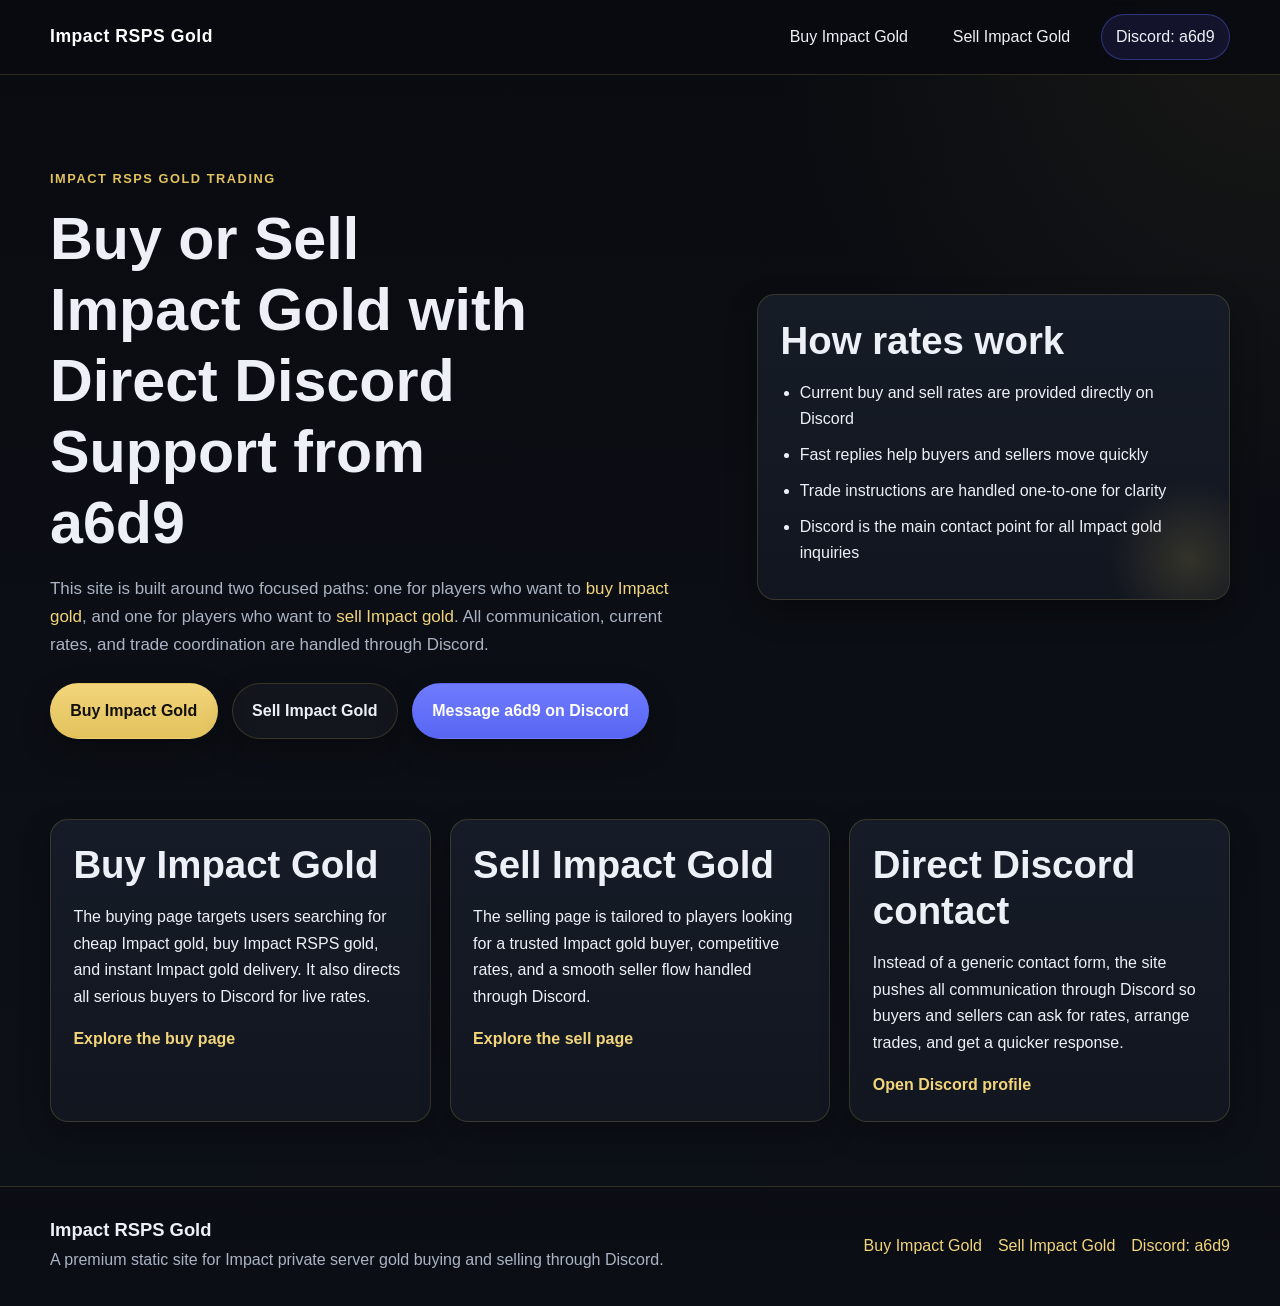
==== index.html @ 4849c578 "Add files via upload" ====
<!DOCTYPE html>
<html lang="en">
<head>
  <meta charset="utf-8" />
  <meta name="viewport" content="width=device-width,initial-scale=1" />
  <title>Impact RSPS Gold Trading | Buy or Sell Impact Gold</title>
  <meta name="description" content="Impact RSPS gold trading hub for players looking to buy Impact gold or sell Impact gold. Contact a6d9 on Discord for current rates, delivery details, and seller payout information." />
  <meta name="robots" content="index,follow" />
  <link rel="canonical" href="https://buyrsgold.github.io/impact/" />

  <meta property="og:type" content="website" />
  <meta property="og:title" content="Impact RSPS Gold Trading | Buy or Sell Impact Gold" />
  <meta property="og:description" content="Buy Impact gold or sell Impact gold. Contact a6d9 on Discord for current rates and a smooth Impact RSPS gold trading process." />
  <meta property="og:url" content="https://buyrsgold.github.io/impact/" />
  <meta property="og:image" content="https://buyrsgold.github.io/impact/assets/images/og-impact-gold.svg" />

  <meta name="twitter:card" content="summary_large_image" />
  <meta name="twitter:title" content="Impact RSPS Gold Trading | Buy or Sell Impact Gold" />
  <meta name="twitter:description" content="Dedicated buyer and seller pages for Impact RSPS gold, with Discord-based communication and rate inquiries." />
  <meta name="twitter:image" content="https://buyrsgold.github.io/impact/assets/images/og-impact-gold.svg" />

  <link rel="icon" type="image/svg+xml" href="assets/images/favicon.svg" />
  <link rel="stylesheet" href="assets/css/styles.css" />

  <script type="application/ld+json">
  {
    "@context":"https://schema.org",
    "@graph":[
      {
        "@type":"Organization",
        "name":"Impact RSPS Gold",
        "url":"https://buyrsgold.github.io/impact/",
        "logo":"https://buyrsgold.github.io/impact/assets/images/favicon.svg"
      },
      {
        "@type":"WebSite",
        "name":"Impact RSPS Gold",
        "url":"https://buyrsgold.github.io/impact/"
      }
    ]
  }
  </script>
</head>
<body>
  <a class="skip-link" href="#main">Skip to content</a>

  <header class="site-header">
    <div class="container nav-wrap">
      <a class="brand" href="index.html">Impact RSPS Gold</a>
      <button class="nav-toggle" aria-expanded="false" aria-controls="site-nav" aria-label="Toggle navigation">Menu</button>
      <nav id="site-nav" class="site-nav" aria-label="Primary">
        <a href="buy-impact-gold.html">Buy Impact Gold</a>
        <a href="sell-impact-gold.html">Sell Impact Gold</a>
        <a class="nav-discord" href="https://discord.com/users/640265737050652672" target="_blank" rel="noopener noreferrer">Discord: a6d9</a>
      </nav>
    </div>
  </header>

  <main id="main">
    <section class="hero">
      <div class="container hero-grid">
        <div>
          <p class="eyebrow">Impact RSPS gold trading</p>
          <h1>Buy or Sell Impact Gold with Direct Discord Support from a6d9</h1>
          <p class="lead">
            This site is built around two focused paths: one for players who want to
            <a href="buy-impact-gold.html">buy Impact gold</a>, and one for players who want to
            <a href="sell-impact-gold.html">sell Impact gold</a>. All communication, current rates, and trade coordination are handled through Discord.
          </p>
          <div class="button-row">
            <a class="btn btn-primary" href="buy-impact-gold.html">Buy Impact Gold</a>
            <a class="btn btn-secondary" href="sell-impact-gold.html">Sell Impact Gold</a>
            <a class="btn btn-discord" href="https://discord.com/users/640265737050652672" target="_blank" rel="noopener noreferrer">Message a6d9 on Discord</a>
          </div>
        </div>
        <div class="panel highlight-panel">
          <h2>How rates work</h2>
          <ul class="feature-list">
            <li>Current buy and sell rates are provided directly on Discord</li>
            <li>Fast replies help buyers and sellers move quickly</li>
            <li>Trade instructions are handled one-to-one for clarity</li>
            <li>Discord is the main contact point for all Impact gold inquiries</li>
          </ul>
        </div>
      </div>
    </section>

    <section class="section">
      <div class="container cards-3">
        <article class="card">
          <h2>Buy Impact Gold</h2>
          <p>
            The buying page targets users searching for cheap Impact gold, buy Impact RSPS gold, and instant Impact gold delivery. It also directs all serious buyers to Discord for live rates.
          </p>
          <a class="text-link" href="buy-impact-gold.html">Explore the buy page</a>
        </article>

        <article class="card">
          <h2>Sell Impact Gold</h2>
          <p>
            The selling page is tailored to players looking for a trusted Impact gold buyer, competitive rates, and a smooth seller flow handled through Discord.
          </p>
          <a class="text-link" href="sell-impact-gold.html">Explore the sell page</a>
        </article>

        <article class="card">
          <h2>Direct Discord contact</h2>
          <p>
            Instead of a generic contact form, the site pushes all communication through Discord so buyers and sellers can ask for rates, arrange trades, and get a quicker response.
          </p>
          <a class="text-link" href="https://discord.com/users/640265737050652672" target="_blank" rel="noopener noreferrer">Open Discord profile</a>
        </article>
      </div>
    </section>
  </main>

  <footer class="site-footer">
    <div class="container footer-grid">
      <div>
        <h2 class="footer-title">Impact RSPS Gold</h2>
        <p>A premium static site for Impact private server gold buying and selling through Discord.</p>
      </div>
      <nav aria-label="Footer">
        <a href="buy-impact-gold.html">Buy Impact Gold</a>
        <a href="sell-impact-gold.html">Sell Impact Gold</a>
        <a href="https://discord.com/users/640265737050652672" target="_blank" rel="noopener noreferrer">Discord: a6d9</a>
      </nav>
    </div>
  </footer>

  <script src="assets/js/main.js" defer></script>
</body>
</html>
---- assets/css/styles.css ----
:root {
  --bg: #0b0d12;
  --bg-soft: #11151d;
  --card: #141a24;
  --line: rgba(226, 194, 92, 0.18);
  --text: #edf1f7;
  --muted: #aab4c5;
  --gold: #e2c25c;
  --gold-strong: #f2d57b;
  --accent: #5865f2;
  --shadow: 0 12px 30px rgba(0, 0, 0, 0.3);
  --radius: 18px;
  --container: 1180px;
}

*, *::before, *::after { box-sizing: border-box; }
html { scroll-behavior: smooth; }
body {
  margin: 0;
  font-family: Arial, Helvetica, sans-serif;
  color: var(--text);
  background:
    radial-gradient(circle at top right, rgba(226, 194, 92, 0.07), transparent 28%),
    linear-gradient(180deg, #090b10 0%, #0d1118 100%);
  line-height: 1.65;
}
img { max-width: 100%; display: block; }
a { color: var(--gold-strong); text-decoration: none; }
a:hover { text-decoration: underline; }
.container { width: min(100% - 2rem, var(--container)); margin-inline: auto; }
.skip-link { position: absolute; left: -9999px; top: auto; }
.skip-link:focus { left: 1rem; top: 1rem; background: #fff; color: #000; padding: 0.75rem 1rem; z-index: 1000; }
.site-header {
  position: sticky; top: 0; z-index: 20;
  background: rgba(9, 11, 16, 0.9); backdrop-filter: blur(8px);
  border-bottom: 1px solid var(--line);
}
.nav-wrap {
  display: flex; align-items: center; justify-content: space-between; gap: 1rem; min-height: 74px;
}
.brand { font-size: 1.1rem; font-weight: 700; letter-spacing: 0.03em; color: #fff; }
.site-nav { display: flex; align-items: center; gap: 1rem; }
.site-nav a { color: var(--text); padding: 0.55rem 0.9rem; border-radius: 999px; }
.site-nav a[aria-current="page"], .site-nav a:hover { background: rgba(226, 194, 92, 0.12); color: #fff; text-decoration: none; }
.nav-discord { border: 1px solid rgba(88, 101, 242, 0.4); background: rgba(88, 101, 242, 0.12); }
.nav-toggle {
  display: none; border: 1px solid var(--line); background: transparent; color: var(--text);
  border-radius: 12px; padding: 0.65rem 0.9rem; cursor: pointer;
}
.hero { padding: 5rem 0 3rem; }
.hero-grid, .section-grid, .footer-grid { display: grid; gap: 1.5rem; }
.hero-grid { grid-template-columns: 1.3fr 0.9fr; align-items: center; }
h1, h2, h3 { line-height: 1.2; margin: 0 0 1rem; }
h1 { font-size: clamp(2rem, 5vw, 3.7rem); max-width: 15ch; }
h2 { font-size: clamp(1.5rem, 3vw, 2.4rem); }
h3 { font-size: 1.15rem; }
.lead { font-size: 1.06rem; color: var(--muted); max-width: 66ch; }
.eyebrow, .section-label {
  color: var(--gold); text-transform: uppercase; letter-spacing: 0.12em; font-size: 0.8rem; font-weight: 700; margin-bottom: 0.9rem;
}
.button-row { display: flex; gap: 0.9rem; flex-wrap: wrap; margin-top: 1.5rem; }
.btn {
  display: inline-flex; align-items: center; justify-content: center; min-height: 48px; padding: 0.85rem 1.2rem;
  border-radius: 999px; font-weight: 700; text-decoration: none; border: 1px solid transparent; box-shadow: var(--shadow);
}
.btn:hover { text-decoration: none; }
.btn-primary { background: linear-gradient(180deg, var(--gold-strong), var(--gold)); color: #13100a; }
.btn-secondary { background: rgba(255,255,255,0.03); color: var(--text); border-color: var(--line); }
.btn-discord { background: linear-gradient(180deg, #6f7cff, var(--accent)); color: #fff; }
.section { padding: 2rem 0 4rem; }
.alt-section {
  background: linear-gradient(180deg, rgba(255,255,255,0.01), rgba(255,255,255,0.02));
  border-top: 1px solid rgba(255,255,255,0.03); border-bottom: 1px solid rgba(255,255,255,0.03);
}
.panel, .card, .cta-box {
  background: linear-gradient(180deg, rgba(23, 29, 40, 0.95), rgba(18, 23, 32, 0.95));
  border: 1px solid var(--line); border-radius: var(--radius); box-shadow: var(--shadow);
}
.panel, .card { padding: 1.4rem; }
.highlight-panel, .cta-box { position: relative; overflow: hidden; }
.highlight-panel::after, .cta-box::after {
  content: ""; position: absolute; inset: auto -40px -40px auto; width: 160px; height: 160px;
  background: radial-gradient(circle, rgba(226, 194, 92, 0.16), transparent 70%); pointer-events: none;
}
.cards-3 { display: grid; grid-template-columns: repeat(3, 1fr); gap: 1.2rem; }
.feature-list, .steps { margin: 0; padding-left: 1.2rem; }
.feature-list li, .steps li { margin-bottom: 0.6rem; }
.section-grid { grid-template-columns: 1.15fr 0.85fr; align-items: start; }
.faq { display: grid; gap: 0.8rem; }
.faq details {
  background: rgba(255,255,255,0.025); border: 1px solid var(--line); border-radius: 16px; padding: 1rem 1rem 0.95rem;
}
.faq summary { cursor: pointer; font-weight: 700; color: #fff; }
.faq p { color: var(--muted); margin: 0.9rem 0 0; }
.text-link { font-weight: 700; }
.cta-section { padding-bottom: 5rem; }
.cta-box { padding: 1.75rem; }
.site-footer { border-top: 1px solid var(--line); background: rgba(0,0,0,0.18); padding: 2rem 0; }
.footer-grid { grid-template-columns: 1.2fr 0.8fr; align-items: center; }
.footer-title { font-size: 1.15rem; margin-bottom: 0.4rem; }
.site-footer nav { display: flex; gap: 1rem; flex-wrap: wrap; justify-content: flex-end; }
.site-footer p { color: var(--muted); margin: 0; }
@media (max-width: 900px) {
  .hero-grid, .section-grid, .cards-3, .footer-grid { grid-template-columns: 1fr; }
  .site-nav {
    position: absolute; top: 74px; right: 1rem; left: 1rem; padding: 0.8rem; background: #0f131b;
    border: 1px solid var(--line); border-radius: 16px; display: none; flex-direction: column; align-items: stretch;
  }
  .site-nav.is-open { display: flex; }
  .nav-toggle { display: inline-flex; }
}
@media (max-width: 640px) {
  .hero { padding-top: 3.8rem; }
  .section { padding: 1.5rem 0 3rem; }
  .btn { width: 100%; }
}
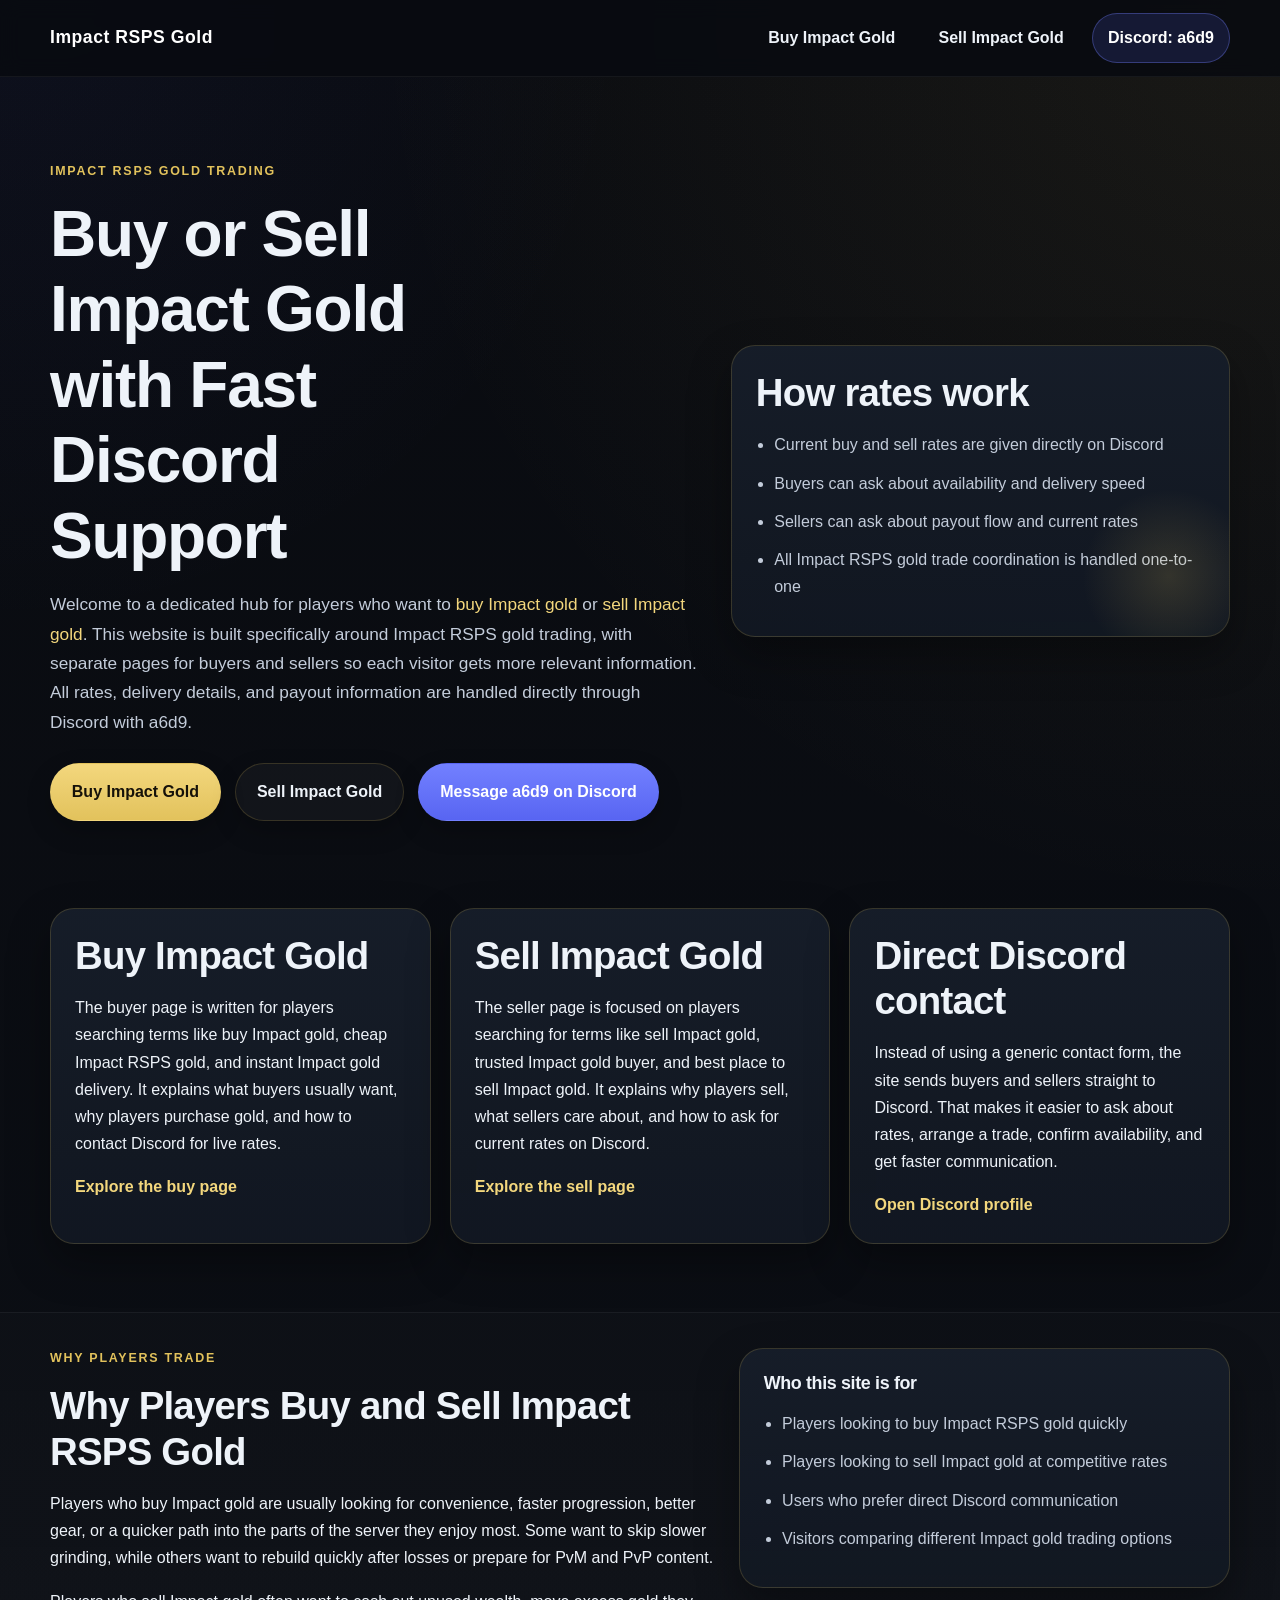
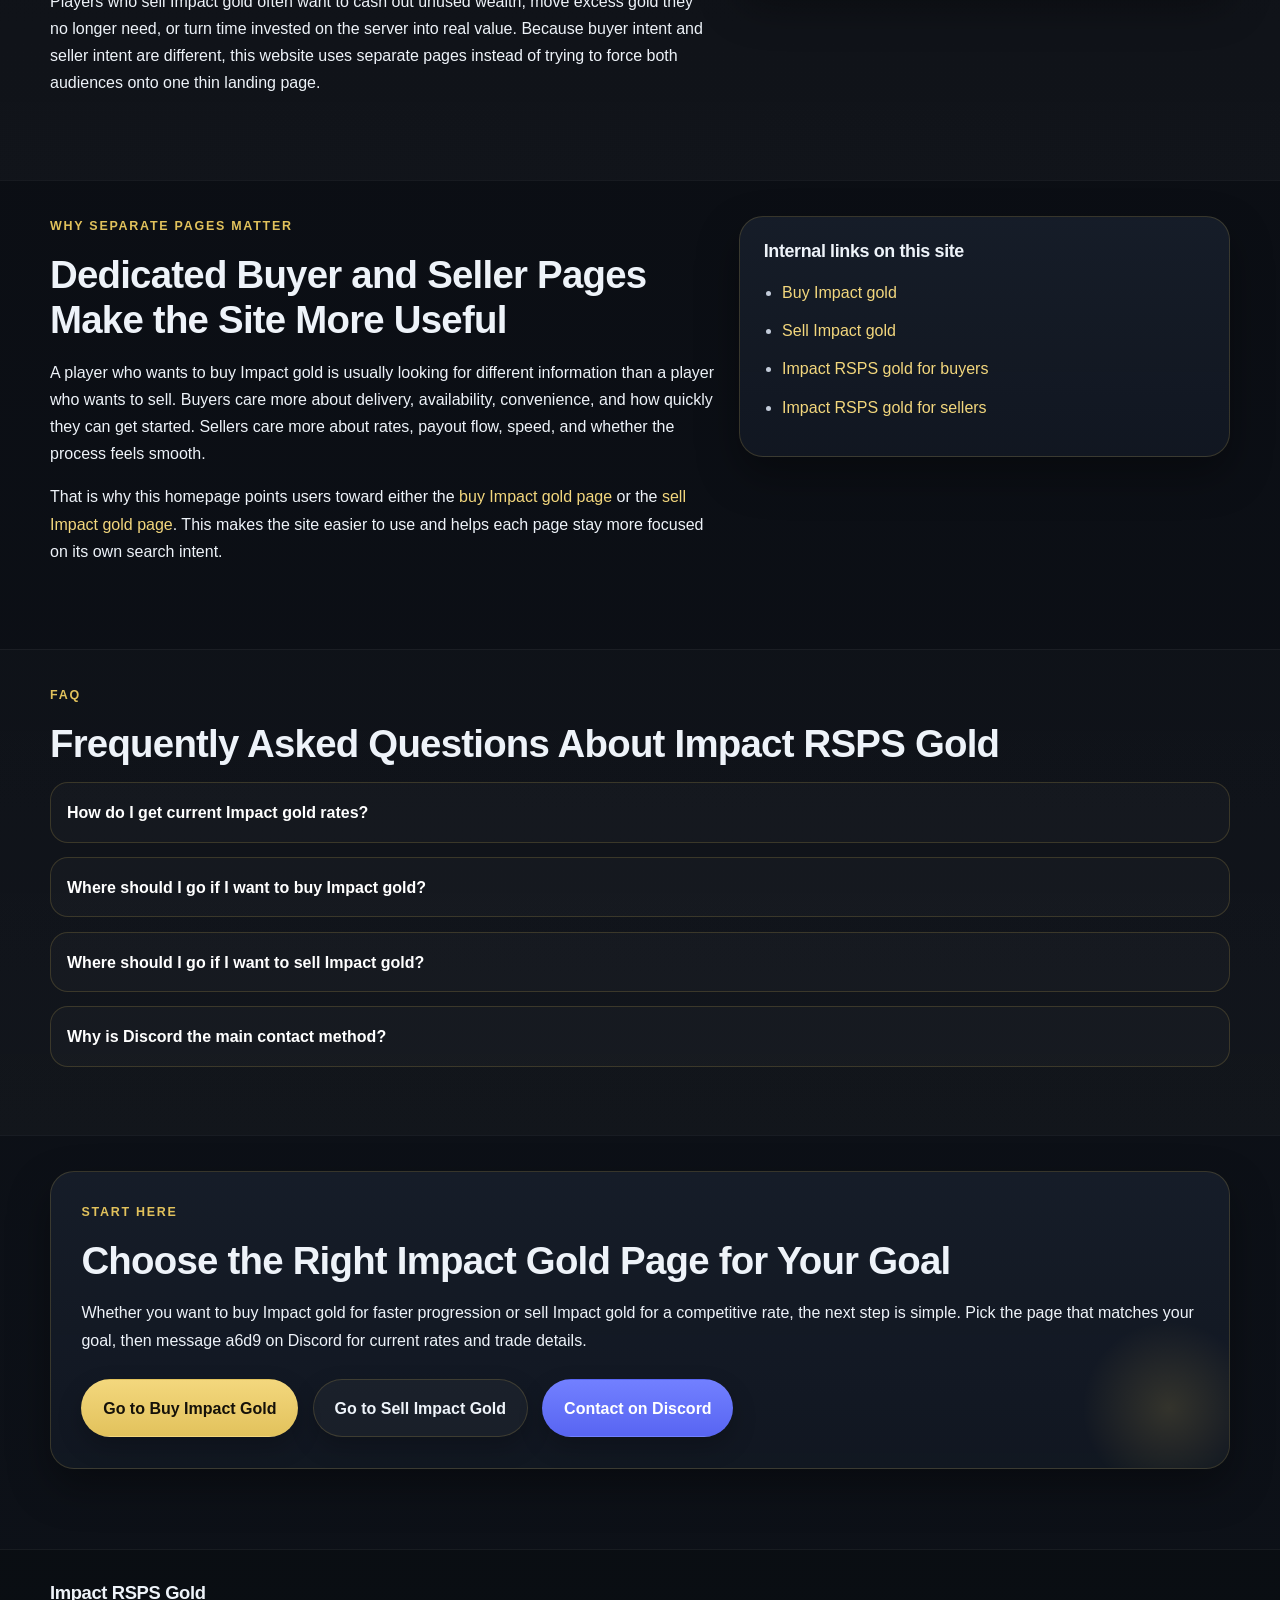
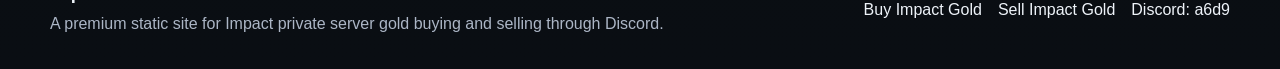
==== commit b23aef1c: "Update index.html" ====
--- a/index.html
+++ b/index.html
@@ -1,22 +1,23 @@
 <!DOCTYPE html>
 <html lang="en">
 <head>
+  <meta name="google-site-verification" content="R1_WUzX7GfYl9SxyUrJ1v8RO_Ur5ujNK93sPufMd3G0" />
   <meta charset="utf-8" />
   <meta name="viewport" content="width=device-width,initial-scale=1" />
-  <title>Impact RSPS Gold Trading | Buy or Sell Impact Gold</title>
-  <meta name="description" content="Impact RSPS gold trading hub for players looking to buy Impact gold or sell Impact gold. Contact a6d9 on Discord for current rates, delivery details, and seller payout information." />
+  <title>Buy or Sell Impact Gold | Impact RSPS Gold Trading</title>
+  <meta name="description" content="Buy Impact gold or sell Impact gold through direct Discord contact with a6d9. Explore dedicated buyer and seller pages for Impact RSPS gold rates, trade help, delivery details, and payout information." />
   <meta name="robots" content="index,follow" />
   <link rel="canonical" href="https://buyrsgold.github.io/impact/" />
 
   <meta property="og:type" content="website" />
-  <meta property="og:title" content="Impact RSPS Gold Trading | Buy or Sell Impact Gold" />
-  <meta property="og:description" content="Buy Impact gold or sell Impact gold. Contact a6d9 on Discord for current rates and a smooth Impact RSPS gold trading process." />
+  <meta property="og:title" content="Buy or Sell Impact Gold | Impact RSPS Gold Trading" />
+  <meta property="og:description" content="Buy Impact gold or sell Impact gold with direct Discord support from a6d9. Dedicated buyer and seller pages for Impact RSPS gold trading." />
   <meta property="og:url" content="https://buyrsgold.github.io/impact/" />
   <meta property="og:image" content="https://buyrsgold.github.io/impact/assets/images/og-impact-gold.svg" />
 
   <meta name="twitter:card" content="summary_large_image" />
-  <meta name="twitter:title" content="Impact RSPS Gold Trading | Buy or Sell Impact Gold" />
-  <meta name="twitter:description" content="Dedicated buyer and seller pages for Impact RSPS gold, with Discord-based communication and rate inquiries." />
+  <meta name="twitter:title" content="Buy or Sell Impact Gold | Impact RSPS Gold Trading" />
+  <meta name="twitter:description" content="Dedicated buyer and seller pages for Impact RSPS gold, with rates and trade coordination handled through Discord." />
   <meta name="twitter:image" content="https://buyrsgold.github.io/impact/assets/images/og-impact-gold.svg" />
 
   <link rel="icon" type="image/svg+xml" href="assets/images/favicon.svg" />
@@ -61,11 +62,11 @@
       <div class="container hero-grid">
         <div>
           <p class="eyebrow">Impact RSPS gold trading</p>
-          <h1>Buy or Sell Impact Gold with Direct Discord Support from a6d9</h1>
+          <h1>Buy or Sell Impact Gold with Fast Discord Support</h1>
           <p class="lead">
-            This site is built around two focused paths: one for players who want to
-            <a href="buy-impact-gold.html">buy Impact gold</a>, and one for players who want to
-            <a href="sell-impact-gold.html">sell Impact gold</a>. All communication, current rates, and trade coordination are handled through Discord.
+            Welcome to a dedicated hub for players who want to
+            <a href="buy-impact-gold.html">buy Impact gold</a> or
+            <a href="sell-impact-gold.html">sell Impact gold</a>. This website is built specifically around Impact RSPS gold trading, with separate pages for buyers and sellers so each visitor gets more relevant information. All rates, delivery details, and payout information are handled directly through Discord with a6d9.
           </p>
           <div class="button-row">
             <a class="btn btn-primary" href="buy-impact-gold.html">Buy Impact Gold</a>
@@ -76,10 +77,10 @@
         <div class="panel highlight-panel">
           <h2>How rates work</h2>
           <ul class="feature-list">
-            <li>Current buy and sell rates are provided directly on Discord</li>
-            <li>Fast replies help buyers and sellers move quickly</li>
-            <li>Trade instructions are handled one-to-one for clarity</li>
-            <li>Discord is the main contact point for all Impact gold inquiries</li>
+            <li>Current buy and sell rates are given directly on Discord</li>
+            <li>Buyers can ask about availability and delivery speed</li>
+            <li>Sellers can ask about payout flow and current rates</li>
+            <li>All Impact RSPS gold trade coordination is handled one-to-one</li>
           </ul>
         </div>
       </div>
@@ -90,7 +91,7 @@
         <article class="card">
           <h2>Buy Impact Gold</h2>
           <p>
-            The buying page targets users searching for cheap Impact gold, buy Impact RSPS gold, and instant Impact gold delivery. It also directs all serious buyers to Discord for live rates.
+            The buyer page is written for players searching terms like buy Impact gold, cheap Impact RSPS gold, and instant Impact gold delivery. It explains what buyers usually want, why players purchase gold, and how to contact Discord for live rates.
           </p>
           <a class="text-link" href="buy-impact-gold.html">Explore the buy page</a>
         </article>
@@ -98,7 +99,7 @@
         <article class="card">
           <h2>Sell Impact Gold</h2>
           <p>
-            The selling page is tailored to players looking for a trusted Impact gold buyer, competitive rates, and a smooth seller flow handled through Discord.
+            The seller page is focused on players searching for terms like sell Impact gold, trusted Impact gold buyer, and best place to sell Impact gold. It explains why players sell, what sellers care about, and how to ask for current rates on Discord.
           </p>
           <a class="text-link" href="sell-impact-gold.html">Explore the sell page</a>
         </article>
@@ -106,10 +107,114 @@
         <article class="card">
           <h2>Direct Discord contact</h2>
           <p>
-            Instead of a generic contact form, the site pushes all communication through Discord so buyers and sellers can ask for rates, arrange trades, and get a quicker response.
+            Instead of using a generic contact form, the site sends buyers and sellers straight to Discord. That makes it easier to ask about rates, arrange a trade, confirm availability, and get faster communication.
           </p>
           <a class="text-link" href="https://discord.com/users/640265737050652672" target="_blank" rel="noopener noreferrer">Open Discord profile</a>
         </article>
+      </div>
+    </section>
+
+    <section class="section alt-section">
+      <div class="container section-grid">
+        <div>
+          <p class="section-label">Why players trade</p>
+          <h2>Why Players Buy and Sell Impact RSPS Gold</h2>
+          <p>
+            Players who buy Impact gold are usually looking for convenience, faster progression, better gear, or a quicker path into the parts of the server they enjoy most. Some want to skip slower grinding, while others want to rebuild quickly after losses or prepare for PvM and PvP content.
+          </p>
+          <p>
+            Players who sell Impact gold often want to cash out unused wealth, move excess gold they no longer need, or turn time invested on the server into real value. Because buyer intent and seller intent are different, this website uses separate pages instead of trying to force both audiences onto one thin landing page.
+          </p>
+        </div>
+        <div class="panel">
+          <h3>Who this site is for</h3>
+          <ul class="feature-list">
+            <li>Players looking to buy Impact RSPS gold quickly</li>
+            <li>Players looking to sell Impact gold at competitive rates</li>
+            <li>Users who prefer direct Discord communication</li>
+            <li>Visitors comparing different Impact gold trading options</li>
+          </ul>
+        </div>
+      </div>
+    </section>
+
+    <section class="section">
+      <div class="container section-grid">
+        <div>
+          <p class="section-label">Why separate pages matter</p>
+          <h2>Dedicated Buyer and Seller Pages Make the Site More Useful</h2>
+          <p>
+            A player who wants to buy Impact gold is usually looking for different information than a player who wants to sell. Buyers care more about delivery, availability, convenience, and how quickly they can get started. Sellers care more about rates, payout flow, speed, and whether the process feels smooth.
+          </p>
+          <p>
+            That is why this homepage points users toward either the
+            <a href="buy-impact-gold.html">buy Impact gold page</a> or the
+            <a href="sell-impact-gold.html">sell Impact gold page</a>. This makes the site easier to use and helps each page stay more focused on its own search intent.
+          </p>
+        </div>
+        <div class="panel">
+          <h3>Internal links on this site</h3>
+          <ul class="feature-list">
+            <li><a href="buy-impact-gold.html">Buy Impact gold</a></li>
+            <li><a href="sell-impact-gold.html">Sell Impact gold</a></li>
+            <li><a href="buy-impact-gold.html">Impact RSPS gold for buyers</a></li>
+            <li><a href="sell-impact-gold.html">Impact RSPS gold for sellers</a></li>
+          </ul>
+        </div>
+      </div>
+    </section>
+
+    <section class="section alt-section">
+      <div class="container">
+        <p class="section-label">FAQ</p>
+        <h2>Frequently Asked Questions About Impact RSPS Gold</h2>
+        <div class="faq">
+          <details>
+            <summary>How do I get current Impact gold rates?</summary>
+            <p>
+              Current buy and sell rates are provided directly through Discord. The fastest way to get updated pricing is to message
+              <a href="https://discord.com/users/640265737050652672" target="_blank" rel="noopener noreferrer">a6d9 on Discord</a>.
+            </p>
+          </details>
+
+          <details>
+            <summary>Where should I go if I want to buy Impact gold?</summary>
+            <p>
+              If you want to buy gold, go to the
+              <a href="buy-impact-gold.html">buy Impact gold page</a>. That page is written specifically for buyer intent and explains why players buy gold and how the buying flow works.
+            </p>
+          </details>
+
+          <details>
+            <summary>Where should I go if I want to sell Impact gold?</summary>
+            <p>
+              If you want to sell gold, go to the
+              <a href="sell-impact-gold.html">sell Impact gold page</a>. That page is focused on sellers, current rate inquiries, and payout-related questions.
+            </p>
+          </details>
+
+          <details>
+            <summary>Why is Discord the main contact method?</summary>
+            <p>
+              Discord makes it easier to handle trade questions, rate inquiries, delivery coordination, and seller payout discussions in one place without slowing things down with forms or delayed replies.
+            </p>
+          </details>
+        </div>
+      </div>
+    </section>
+
+    <section class="section cta-section">
+      <div class="container cta-box">
+        <p class="section-label">Start here</p>
+        <h2>Choose the Right Impact Gold Page for Your Goal</h2>
+        <p>
+          Whether you want to buy Impact gold for faster progression or sell Impact gold for a competitive rate, the next step is simple. Pick the page that matches your goal, then message a6d9 on Discord for current rates and trade details.
+        </p>
+        <div class="button-row">
+          <a class="btn btn-primary" href="buy-impact-gold.html">Go to Buy Impact Gold</a>
+          <a class="btn btn-secondary" href="sell-impact-gold.html">Go to Sell Impact Gold</a>
+          <a class="btn btn-discord" href="https://discord.com/users/640265737050652672" target="_blank" rel="noopener noreferrer">Contact on Discord</a>
+        </div>
       </div>
     </section>
   </main>
--- a/assets/css/styles.css
+++ b/assets/css/styles.css
@@ -1,116 +1,460 @@
 :root {
-  --bg: #0b0d12;
-  --bg-soft: #11151d;
-  --card: #141a24;
+  --bg: #0a0d12;
+  --bg-soft: #10151d;
+  --bg-alt: #0d1218;
+  --card: rgba(18, 24, 34, 0.94);
+  --card-strong: rgba(22, 29, 41, 0.98);
   --line: rgba(226, 194, 92, 0.18);
-  --text: #edf1f7;
-  --muted: #aab4c5;
+  --line-strong: rgba(226, 194, 92, 0.32);
+  --text: #eef3f9;
+  --muted: #acb6c6;
+  --muted-strong: #c3ccda;
   --gold: #e2c25c;
-  --gold-strong: #f2d57b;
-  --accent: #5865f2;
-  --shadow: 0 12px 30px rgba(0, 0, 0, 0.3);
+  --gold-strong: #f3d77d;
+  --discord: #5865f2;
+  --discord-strong: #7280ff;
+  --shadow: 0 18px 42px rgba(0, 0, 0, 0.34);
+  --shadow-soft: 0 10px 24px rgba(0, 0, 0, 0.22);
   --radius: 18px;
+  --radius-lg: 24px;
   --container: 1180px;
-}
-
-*, *::before, *::after { box-sizing: border-box; }
-html { scroll-behavior: smooth; }
+  --transition: 180ms ease;
+}
+
+*,
+*::before,
+*::after {
+  box-sizing: border-box;
+}
+
+html {
+  scroll-behavior: smooth;
+}
+
 body {
   margin: 0;
   font-family: Arial, Helvetica, sans-serif;
   color: var(--text);
   background:
-    radial-gradient(circle at top right, rgba(226, 194, 92, 0.07), transparent 28%),
+    radial-gradient(circle at top right, rgba(226, 194, 92, 0.08), transparent 26%),
+    radial-gradient(circle at top left, rgba(88, 101, 242, 0.06), transparent 18%),
     linear-gradient(180deg, #090b10 0%, #0d1118 100%);
-  line-height: 1.65;
-}
-img { max-width: 100%; display: block; }
-a { color: var(--gold-strong); text-decoration: none; }
-a:hover { text-decoration: underline; }
-.container { width: min(100% - 2rem, var(--container)); margin-inline: auto; }
-.skip-link { position: absolute; left: -9999px; top: auto; }
-.skip-link:focus { left: 1rem; top: 1rem; background: #fff; color: #000; padding: 0.75rem 1rem; z-index: 1000; }
+  line-height: 1.7;
+  text-rendering: optimizeLegibility;
+}
+
+img {
+  max-width: 100%;
+  display: block;
+}
+
+a {
+  color: var(--gold-strong);
+  text-decoration: none;
+  transition: color var(--transition);
+}
+
+a:hover {
+  color: #fff;
+  text-decoration: underline;
+}
+
+.container {
+  width: min(100% - 2rem, var(--container));
+  margin-inline: auto;
+}
+
+.skip-link {
+  position: absolute;
+  left: -9999px;
+  top: auto;
+}
+
+.skip-link:focus {
+  left: 1rem;
+  top: 1rem;
+  background: #fff;
+  color: #000;
+  padding: 0.75rem 1rem;
+  z-index: 9999;
+  border-radius: 12px;
+}
+
 .site-header {
-  position: sticky; top: 0; z-index: 20;
-  background: rgba(9, 11, 16, 0.9); backdrop-filter: blur(8px);
-  border-bottom: 1px solid var(--line);
-}
+  position: sticky;
+  top: 0;
+  z-index: 50;
+  background: rgba(8, 11, 16, 0.88);
+  backdrop-filter: blur(10px);
+  border-bottom: 1px solid rgba(255, 255, 255, 0.05);
+}
+
 .nav-wrap {
-  display: flex; align-items: center; justify-content: space-between; gap: 1rem; min-height: 74px;
-}
-.brand { font-size: 1.1rem; font-weight: 700; letter-spacing: 0.03em; color: #fff; }
-.site-nav { display: flex; align-items: center; gap: 1rem; }
-.site-nav a { color: var(--text); padding: 0.55rem 0.9rem; border-radius: 999px; }
-.site-nav a[aria-current="page"], .site-nav a:hover { background: rgba(226, 194, 92, 0.12); color: #fff; text-decoration: none; }
-.nav-discord { border: 1px solid rgba(88, 101, 242, 0.4); background: rgba(88, 101, 242, 0.12); }
+  display: flex;
+  align-items: center;
+  justify-content: space-between;
+  gap: 1rem;
+  min-height: 76px;
+}
+
+.brand {
+  font-size: 1.1rem;
+  font-weight: 800;
+  letter-spacing: 0.03em;
+  color: #fff;
+  white-space: nowrap;
+}
+
+.site-nav {
+  display: flex;
+  align-items: center;
+  gap: 0.8rem;
+}
+
+.site-nav a {
+  color: var(--text);
+  padding: 0.65rem 0.95rem;
+  border-radius: 999px;
+  font-weight: 600;
+  transition: background var(--transition), color var(--transition), transform var(--transition);
+}
+
+.site-nav a:hover,
+.site-nav a[aria-current="page"] {
+  background: rgba(226, 194, 92, 0.12);
+  color: #fff;
+  text-decoration: none;
+}
+
+.nav-discord {
+  background: rgba(88, 101, 242, 0.16);
+  border: 1px solid rgba(114, 128, 255, 0.35);
+  color: #fff !important;
+}
+
+.nav-discord:hover {
+  background: rgba(88, 101, 242, 0.28) !important;
+}
+
 .nav-toggle {
-  display: none; border: 1px solid var(--line); background: transparent; color: var(--text);
-  border-radius: 12px; padding: 0.65rem 0.9rem; cursor: pointer;
-}
-.hero { padding: 5rem 0 3rem; }
-.hero-grid, .section-grid, .footer-grid { display: grid; gap: 1.5rem; }
-.hero-grid { grid-template-columns: 1.3fr 0.9fr; align-items: center; }
-h1, h2, h3 { line-height: 1.2; margin: 0 0 1rem; }
-h1 { font-size: clamp(2rem, 5vw, 3.7rem); max-width: 15ch; }
-h2 { font-size: clamp(1.5rem, 3vw, 2.4rem); }
-h3 { font-size: 1.15rem; }
-.lead { font-size: 1.06rem; color: var(--muted); max-width: 66ch; }
-.eyebrow, .section-label {
-  color: var(--gold); text-transform: uppercase; letter-spacing: 0.12em; font-size: 0.8rem; font-weight: 700; margin-bottom: 0.9rem;
-}
-.button-row { display: flex; gap: 0.9rem; flex-wrap: wrap; margin-top: 1.5rem; }
+  display: none;
+  border: 1px solid var(--line);
+  background: transparent;
+  color: var(--text);
+  border-radius: 12px;
+  padding: 0.7rem 0.95rem;
+  cursor: pointer;
+  font-weight: 700;
+}
+
+.hero {
+  padding: 5.25rem 0 3.25rem;
+}
+
+.hero-grid,
+.section-grid,
+.footer-grid {
+  display: grid;
+  gap: 1.5rem;
+}
+
+.hero-grid {
+  grid-template-columns: 1.25fr 0.95fr;
+  align-items: center;
+}
+
+h1,
+h2,
+h3 {
+  line-height: 1.18;
+  margin: 0 0 1rem;
+  letter-spacing: -0.02em;
+}
+
+h1 {
+  font-size: clamp(2.15rem, 5vw, 4rem);
+  max-width: 13ch;
+}
+
+h2 {
+  font-size: clamp(1.55rem, 3vw, 2.45rem);
+}
+
+h3 {
+  font-size: 1.12rem;
+}
+
+p {
+  margin: 0 0 1rem;
+}
+
+.lead {
+  font-size: 1.08rem;
+  color: var(--muted-strong);
+  max-width: 68ch;
+}
+
+.eyebrow,
+.section-label {
+  color: var(--gold);
+  text-transform: uppercase;
+  letter-spacing: 0.14em;
+  font-size: 0.78rem;
+  font-weight: 800;
+  margin-bottom: 0.9rem;
+}
+
+.button-row {
+  display: flex;
+  gap: 0.9rem;
+  flex-wrap: wrap;
+  margin-top: 1.6rem;
+}
+
 .btn {
-  display: inline-flex; align-items: center; justify-content: center; min-height: 48px; padding: 0.85rem 1.2rem;
-  border-radius: 999px; font-weight: 700; text-decoration: none; border: 1px solid transparent; box-shadow: var(--shadow);
-}
-.btn:hover { text-decoration: none; }
-.btn-primary { background: linear-gradient(180deg, var(--gold-strong), var(--gold)); color: #13100a; }
-.btn-secondary { background: rgba(255,255,255,0.03); color: var(--text); border-color: var(--line); }
-.btn-discord { background: linear-gradient(180deg, #6f7cff, var(--accent)); color: #fff; }
-.section { padding: 2rem 0 4rem; }
+  display: inline-flex;
+  align-items: center;
+  justify-content: center;
+  min-height: 50px;
+  padding: 0.9rem 1.3rem;
+  border-radius: 999px;
+  font-weight: 800;
+  text-decoration: none;
+  border: 1px solid transparent;
+  box-shadow: var(--shadow-soft);
+  transition: transform var(--transition), box-shadow var(--transition), background var(--transition), border-color var(--transition);
+}
+
+.btn:hover {
+  transform: translateY(-1px);
+  text-decoration: none;
+  box-shadow: var(--shadow);
+}
+
+.btn-primary {
+  background: linear-gradient(180deg, var(--gold-strong), var(--gold));
+  color: #151109;
+}
+
+.btn-secondary {
+  background: rgba(255, 255, 255, 0.035);
+  color: var(--text);
+  border-color: var(--line);
+}
+
+.btn-discord {
+  background: linear-gradient(180deg, var(--discord-strong), var(--discord));
+  color: #fff;
+}
+
+.section {
+  padding: 2.2rem 0 4.25rem;
+}
+
 .alt-section {
-  background: linear-gradient(180deg, rgba(255,255,255,0.01), rgba(255,255,255,0.02));
-  border-top: 1px solid rgba(255,255,255,0.03); border-bottom: 1px solid rgba(255,255,255,0.03);
-}
-.panel, .card, .cta-box {
-  background: linear-gradient(180deg, rgba(23, 29, 40, 0.95), rgba(18, 23, 32, 0.95));
-  border: 1px solid var(--line); border-radius: var(--radius); box-shadow: var(--shadow);
-}
-.panel, .card { padding: 1.4rem; }
-.highlight-panel, .cta-box { position: relative; overflow: hidden; }
-.highlight-panel::after, .cta-box::after {
-  content: ""; position: absolute; inset: auto -40px -40px auto; width: 160px; height: 160px;
-  background: radial-gradient(circle, rgba(226, 194, 92, 0.16), transparent 70%); pointer-events: none;
-}
-.cards-3 { display: grid; grid-template-columns: repeat(3, 1fr); gap: 1.2rem; }
-.feature-list, .steps { margin: 0; padding-left: 1.2rem; }
-.feature-list li, .steps li { margin-bottom: 0.6rem; }
-.section-grid { grid-template-columns: 1.15fr 0.85fr; align-items: start; }
-.faq { display: grid; gap: 0.8rem; }
+  background: linear-gradient(180deg, rgba(255,255,255,0.012), rgba(255,255,255,0.022));
+  border-top: 1px solid rgba(255,255,255,0.04);
+  border-bottom: 1px solid rgba(255,255,255,0.04);
+}
+
+.panel,
+.card,
+.cta-box {
+  background: linear-gradient(180deg, var(--card-strong), var(--card));
+  border: 1px solid var(--line);
+  border-radius: var(--radius-lg);
+  box-shadow: var(--shadow);
+}
+
+.panel,
+.card {
+  padding: 1.5rem;
+}
+
+.card,
+.panel {
+  transition: transform var(--transition), border-color var(--transition), box-shadow var(--transition);
+}
+
+.card:hover,
+.panel:hover {
+  transform: translateY(-2px);
+  border-color: var(--line-strong);
+}
+
+.highlight-panel,
+.cta-box {
+  position: relative;
+  overflow: hidden;
+}
+
+.highlight-panel::after,
+.cta-box::after {
+  content: "";
+  position: absolute;
+  right: -30px;
+  bottom: -30px;
+  width: 180px;
+  height: 180px;
+  background: radial-gradient(circle, rgba(226, 194, 92, 0.16), transparent 68%);
+  pointer-events: none;
+}
+
+.cards-3 {
+  display: grid;
+  grid-template-columns: repeat(3, 1fr);
+  gap: 1.2rem;
+}
+
+.section-grid {
+  grid-template-columns: 1.15fr 0.85fr;
+  align-items: start;
+}
+
+.feature-list,
+.steps {
+  margin: 0;
+  padding-left: 1.15rem;
+}
+
+.feature-list li,
+.steps li {
+  margin-bottom: 0.7rem;
+  color: var(--muted-strong);
+}
+
+.text-link {
+  font-weight: 800;
+}
+
+.faq {
+  display: grid;
+  gap: 0.9rem;
+}
+
 .faq details {
-  background: rgba(255,255,255,0.025); border: 1px solid var(--line); border-radius: 16px; padding: 1rem 1rem 0.95rem;
-}
-.faq summary { cursor: pointer; font-weight: 700; color: #fff; }
-.faq p { color: var(--muted); margin: 0.9rem 0 0; }
-.text-link { font-weight: 700; }
-.cta-section { padding-bottom: 5rem; }
-.cta-box { padding: 1.75rem; }
-.site-footer { border-top: 1px solid var(--line); background: rgba(0,0,0,0.18); padding: 2rem 0; }
-.footer-grid { grid-template-columns: 1.2fr 0.8fr; align-items: center; }
-.footer-title { font-size: 1.15rem; margin-bottom: 0.4rem; }
-.site-footer nav { display: flex; gap: 1rem; flex-wrap: wrap; justify-content: flex-end; }
-.site-footer p { color: var(--muted); margin: 0; }
+  background: rgba(255,255,255,0.025);
+  border: 1px solid var(--line);
+  border-radius: 18px;
+  padding: 1rem 1rem 0.95rem;
+  transition: border-color var(--transition), background var(--transition);
+}
+
+.faq details[open] {
+  background: rgba(255,255,255,0.035);
+  border-color: var(--line-strong);
+}
+
+.faq summary {
+  cursor: pointer;
+  font-weight: 800;
+  color: #fff;
+  list-style: none;
+}
+
+.faq summary::-webkit-details-marker {
+  display: none;
+}
+
+.faq p {
+  color: var(--muted);
+  margin-top: 0.85rem;
+}
+
+.cta-section {
+  padding-bottom: 5rem;
+}
+
+.cta-box {
+  padding: 1.9rem;
+}
+
+.site-footer {
+  border-top: 1px solid rgba(255,255,255,0.06);
+  background: rgba(0,0,0,0.2);
+  padding: 2rem 0;
+}
+
+.footer-grid {
+  grid-template-columns: 1.2fr 0.8fr;
+  align-items: center;
+}
+
+.footer-title {
+  font-size: 1.15rem;
+  margin-bottom: 0.4rem;
+}
+
+.site-footer p {
+  color: var(--muted);
+  margin: 0;
+}
+
+.site-footer nav {
+  display: flex;
+  gap: 1rem;
+  flex-wrap: wrap;
+  justify-content: flex-end;
+}
+
+.site-footer nav a {
+  color: var(--text);
+}
+
+.site-footer nav a:hover {
+  color: var(--gold-strong);
+}
+
 @media (max-width: 900px) {
-  .hero-grid, .section-grid, .cards-3, .footer-grid { grid-template-columns: 1fr; }
+  .hero-grid,
+  .section-grid,
+  .cards-3,
+  .footer-grid {
+    grid-template-columns: 1fr;
+  }
+
   .site-nav {
-    position: absolute; top: 74px; right: 1rem; left: 1rem; padding: 0.8rem; background: #0f131b;
-    border: 1px solid var(--line); border-radius: 16px; display: none; flex-direction: column; align-items: stretch;
-  }
-  .site-nav.is-open { display: flex; }
-  .nav-toggle { display: inline-flex; }
-}
+    position: absolute;
+    top: 76px;
+    right: 1rem;
+    left: 1rem;
+    padding: 0.85rem;
+    background: #0f141d;
+    border: 1px solid var(--line);
+    border-radius: 18px;
+    display: none;
+    flex-direction: column;
+    align-items: stretch;
+    box-shadow: var(--shadow);
+  }
+
+  .site-nav.is-open {
+    display: flex;
+  }
+
+  .site-nav a {
+    width: 100%;
+  }
+
+  .nav-toggle {
+    display: inline-flex;
+  }
+}
+
 @media (max-width: 640px) {
-  .hero { padding-top: 3.8rem; }
-  .section { padding: 1.5rem 0 3rem; }
-  .btn { width: 100%; }
-}
+  .hero {
+    padding-top: 4rem;
+  }
+
+  .section {
+    padding: 1.6rem 0 3rem;
+  }
+
+  .btn {
+    width: 100%;
+  }
+
+  h1 {
+    max-width: 100%;
+  }
+}
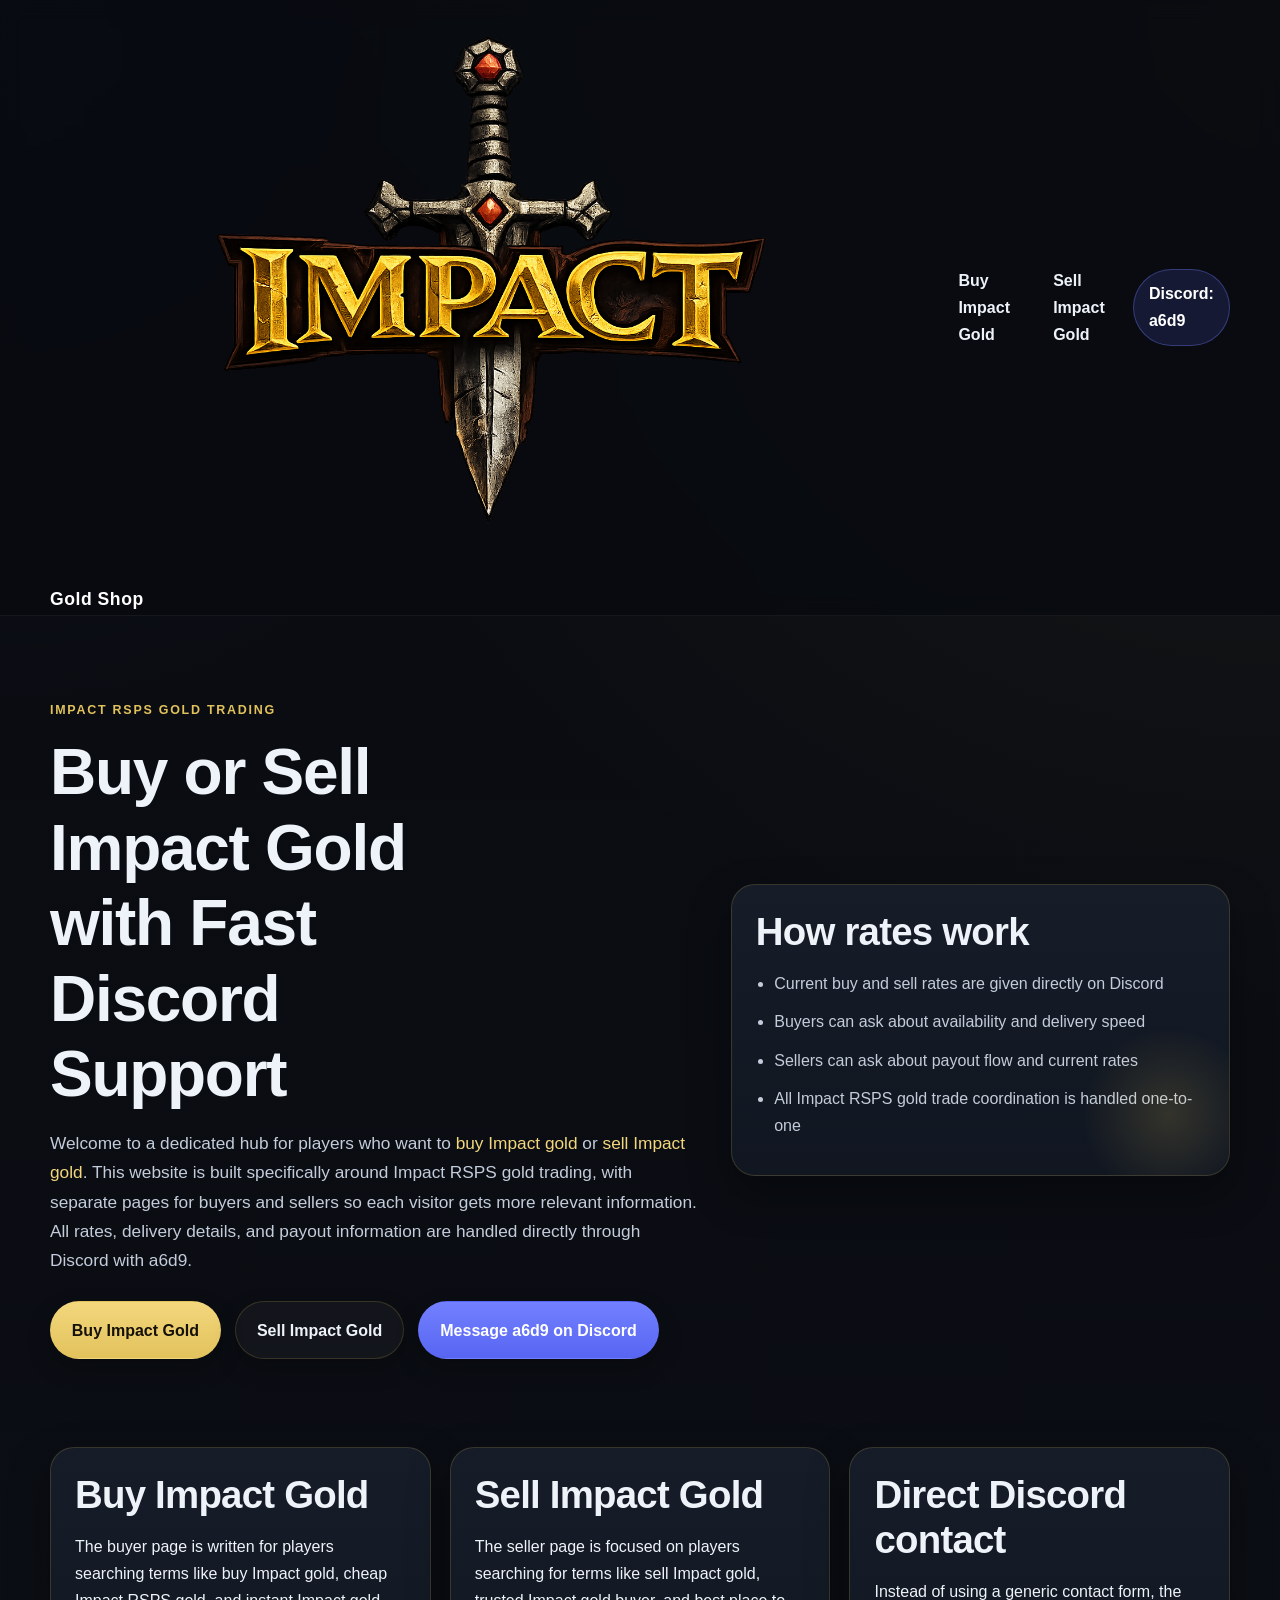
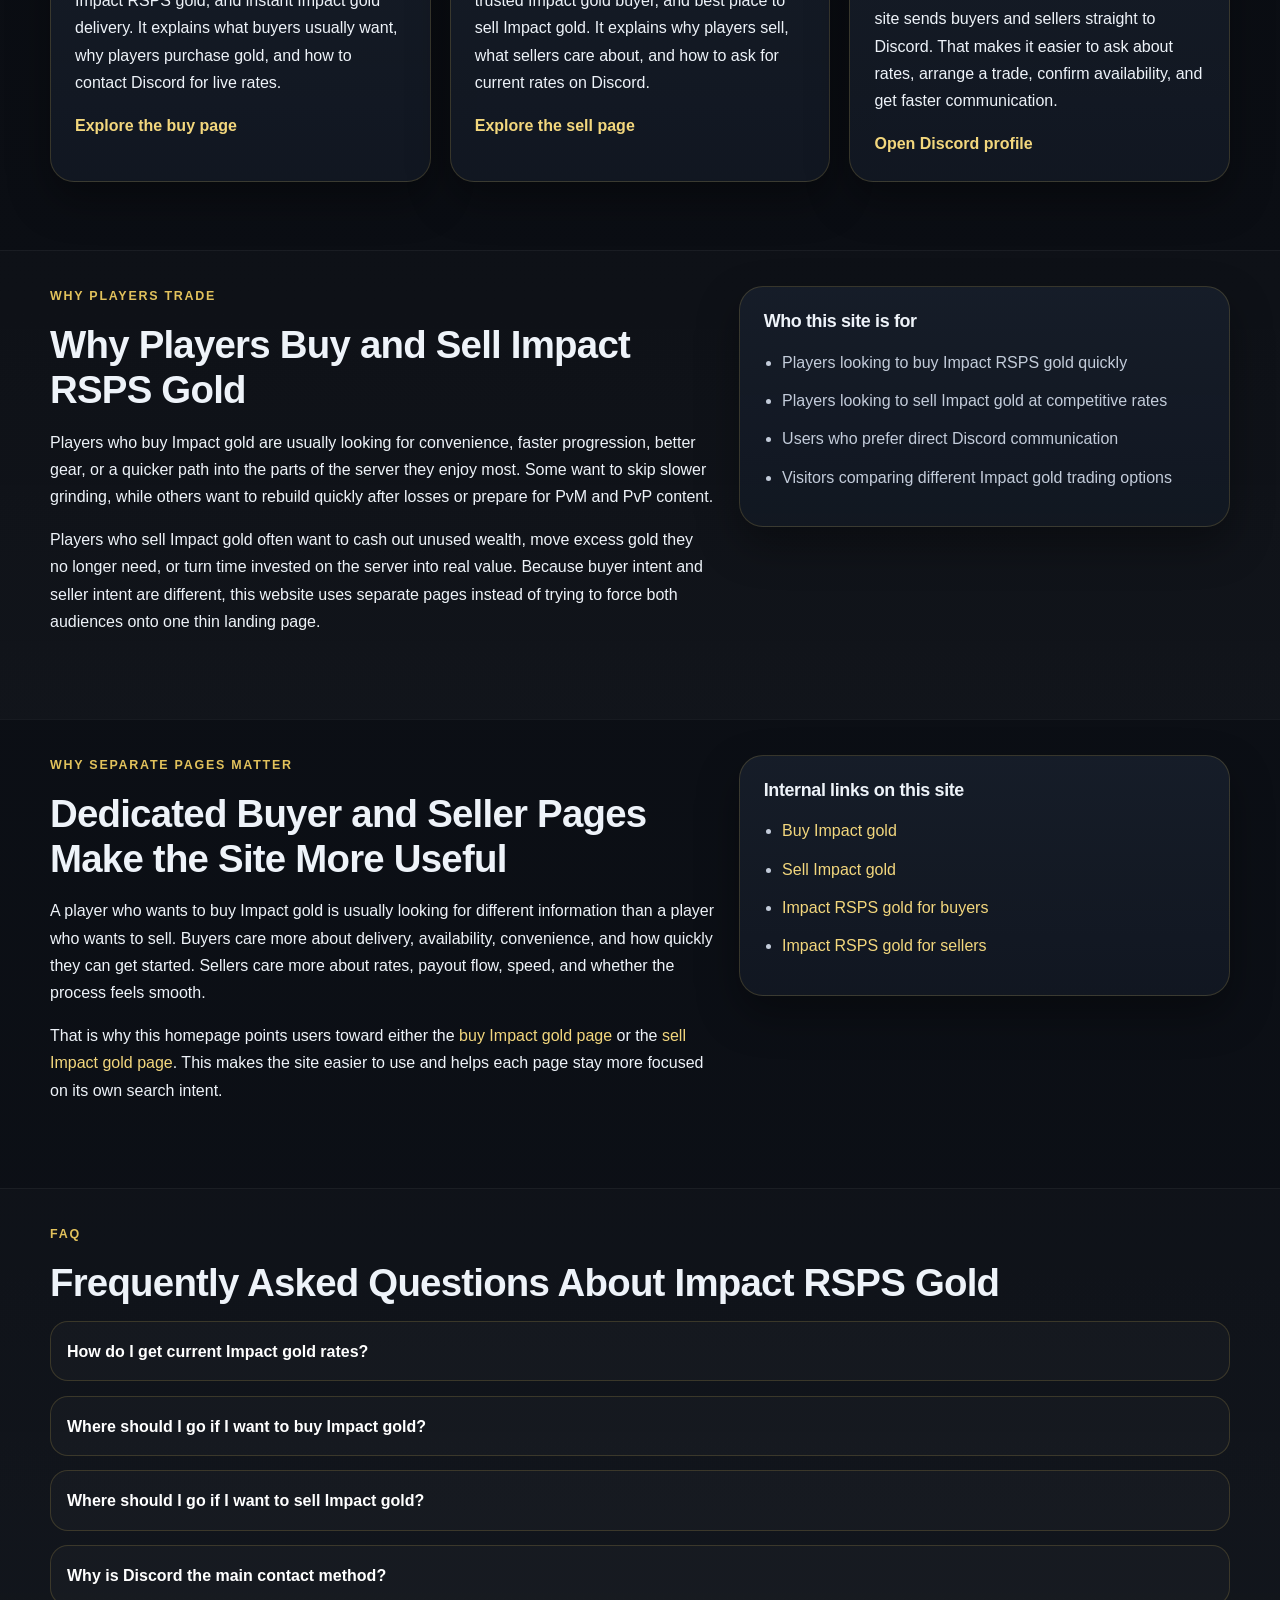
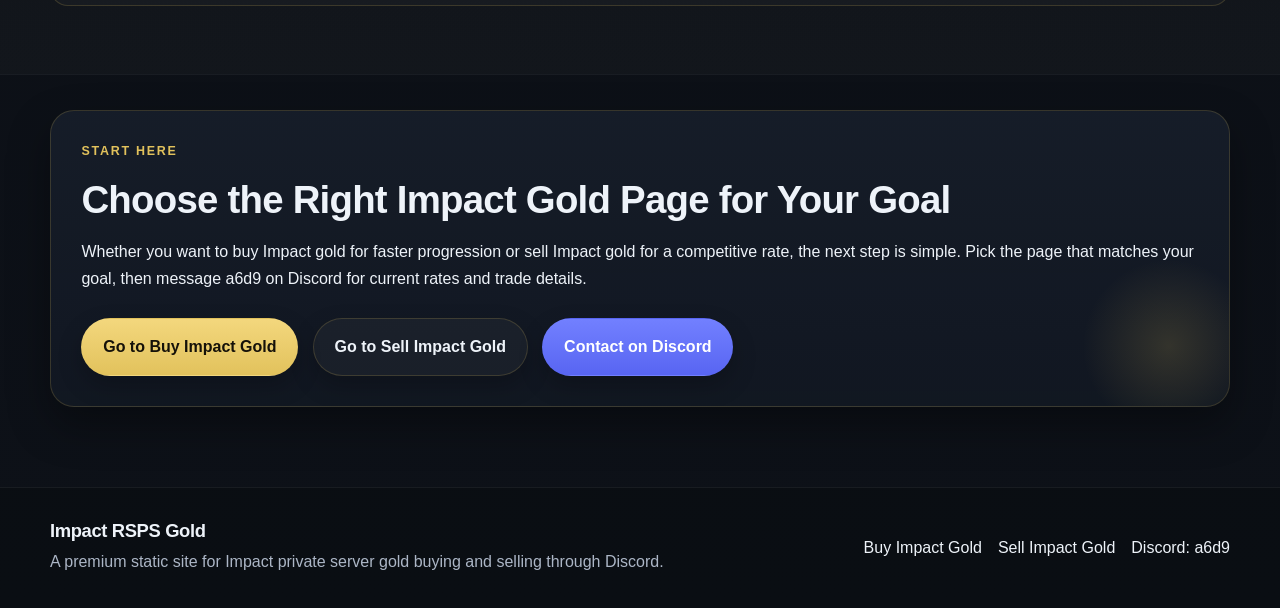
==== commit c951a7ca: "Update index.html" ====
--- a/index.html
+++ b/index.html
@@ -47,7 +47,12 @@
 
   <header class="site-header">
     <div class="container nav-wrap">
-      <a class="brand" href="index.html">Impact RSPS Gold</a>
+      <a class="brand brand-logo" href="index.html" aria-label="Impact Gold Shop home">
+  <img src="assets/images/impact-logo.png" alt="Impact logo" class="site-logo">
+  <span class="brand-text-wrap">
+    <span class="brand-sub">Gold Shop</span>
+  </span>
+</a>
       <button class="nav-toggle" aria-expanded="false" aria-controls="site-nav" aria-label="Toggle navigation">Menu</button>
       <nav id="site-nav" class="site-nav" aria-label="Primary">
         <a href="buy-impact-gold.html">Buy Impact Gold</a>
